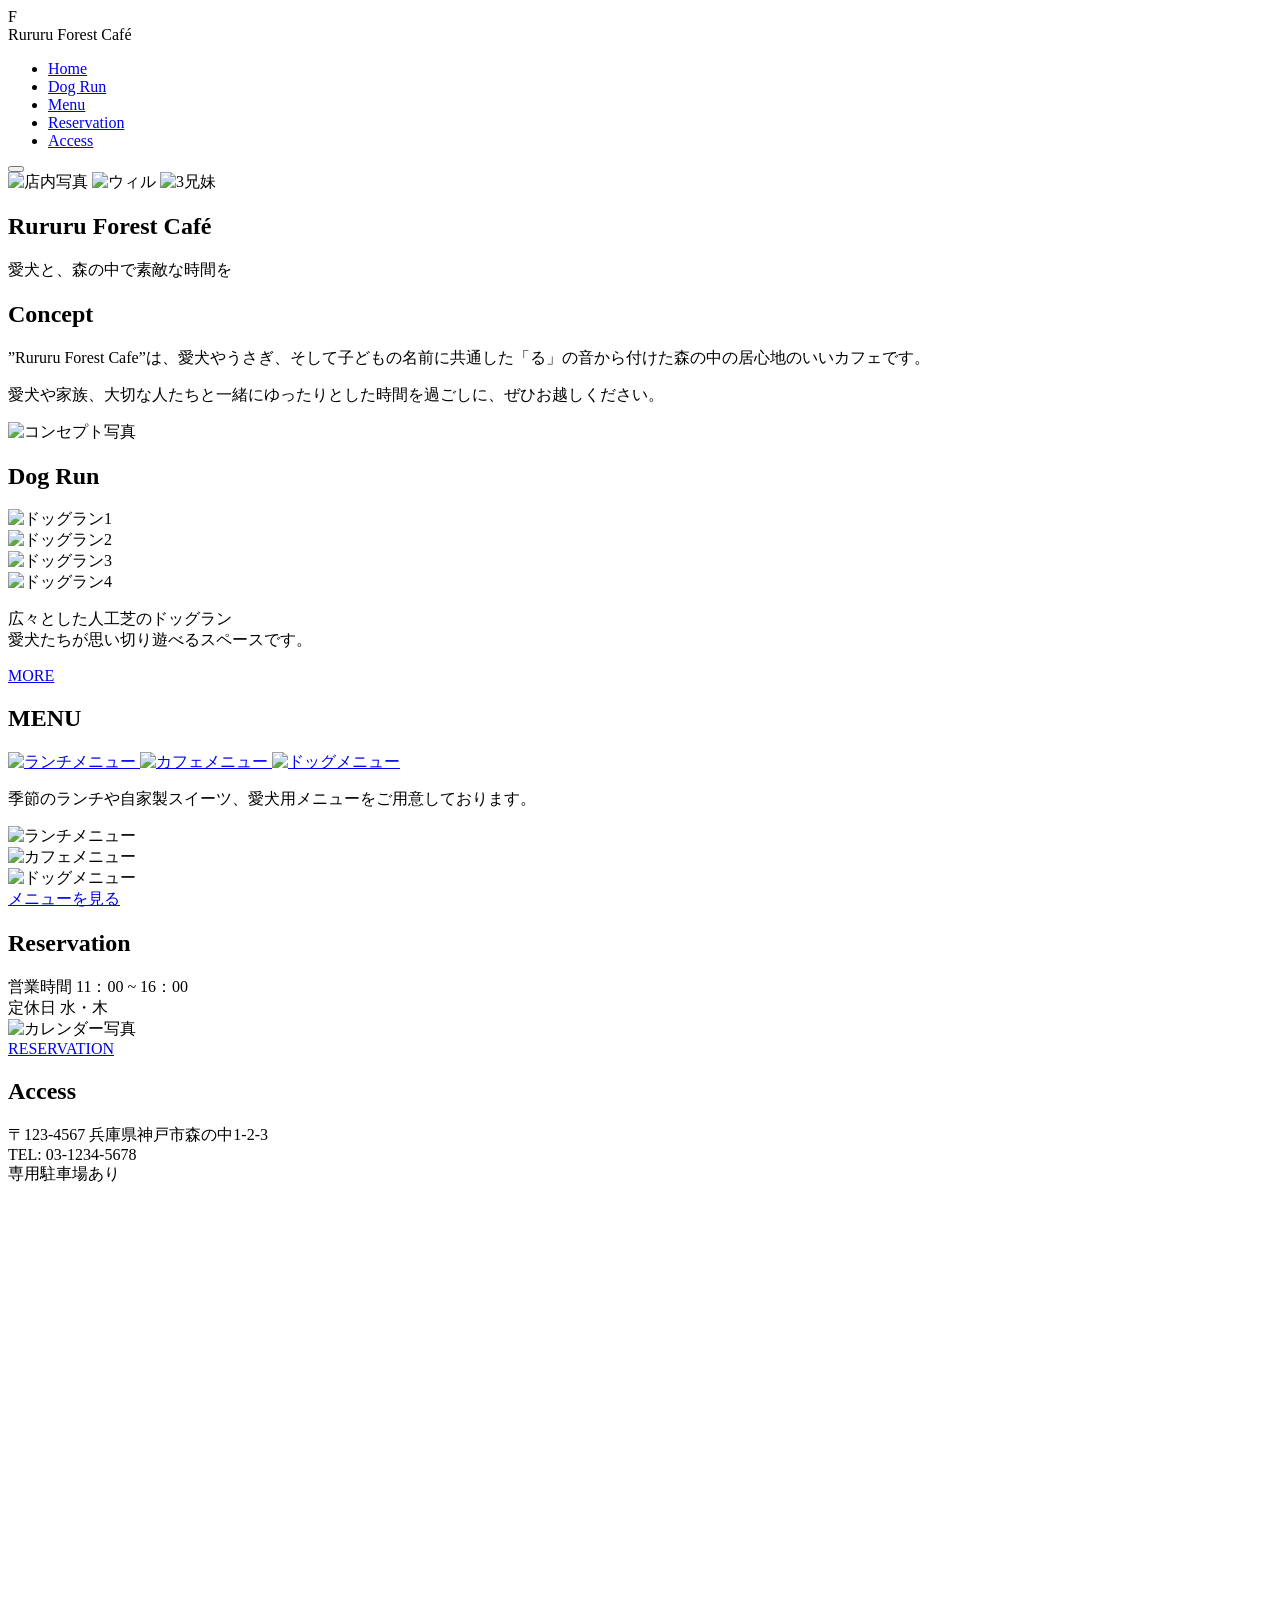
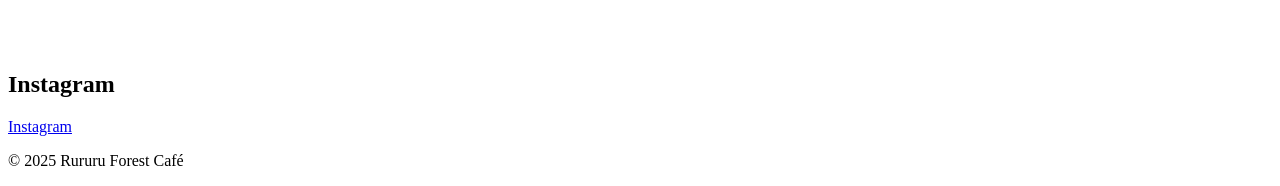
==== index.html @ 627ec6c1 "Add files via upload" ====
F
<!DOCTYPE html>
<html lang="ja">

<head>
  <meta charset="UTF-8">
  <meta name="viewport" content="width=device-width, initial-scale=1.0">
  <title>Rururu Forest Cafe</title>
  <link rel="stylesheet" href="common/css/style-pc.css">
  <link rel="stylesheet" href="common/css/style-sp.css">
  <meta name="description" content="Rururu Forest Café 愛犬と一緒に過ごせる、森の中のドッグカフェ。ドッグラン・ランチ・予約対応。">
</head>


<body>
  <header class="header">
    <div class="logo">Rururu Forest Café</div>
    <nav class="nav">
      <ul>
        <li><a href="index.html">Home</a></li>
        <li><a href="common/dogrun.html">Dog Run</a></li>
        <li><a href="common/menu.html">Menu</a></li>
        <li><a href="common/reservation.html">Reservation</a></li>
        <li><a href="#access">Access</a></li>
      </ul>
    </nav>

    <button class="hamburger" aria-label="メニュー">
      <span></span>
      <span></span>
      <span></span>
    </button>

  </header>

  <section class="hero">
    <div class="hero-slideshow">
      <img src="images/in-shop.png" alt="店内写真">
      <img src="images/hero2.png" alt="ウィル">
      <img src="images/Hero3.png" alt="3兄妹">
    </div>
    <div class="hero-text">
      <h1>Rururu Forest Café</h1>
      <p>愛犬と、森の中で素敵な時間を</p>

    </div>
  </section>

  <section class="concept">
    <div class="concept-inner">
      <div class="concept-text">
        <h2>Concept</h2>
        <p>”Rururu Forest Cafe”は、愛犬やうさぎ、そして子どもの名前に共通した「る」の音から付けた森の中の居心地のいいカフェです。
        </p>
        <p>愛犬や家族、大切な人たちと一緒にゆったりとした時間を過ごしに、ぜひお越しください。
        </p>
      </div>
      <div class="concept-photo">
        <img src="images/concept.png" alt="コンセプト写真">
      </div>
    </div>
  </section>

  <section class="swiper" id="dogrun">

    <h2 class="dog-run-title">Dog Run</h2>

    <div class="swiper-wrapper">

      <div class="swiper-slide"><img src="images/will,elle,marble.png" alt="ドッグラン1"></div>
      <div class="swiper-slide"><img src="images/willandmarble.png" alt="ドッグラン2"></div>
      <div class="swiper-slide"><img src="images/will.png" alt="ドッグラン3"></div>
      <div class="swiper-slide"><img src="images/elle.png" alt="ドッグラン4"></div>

    </div>

    <div class="dog-run-text">

      <p>広々とした人工芝のドッグラン<br>愛犬たちが思い切り遊べるスペースです。</p>
      <a href="common/dogrun.html" class="btn-primary">MORE</a>
    </div>
  </section>


  <section class="cafe-menu" id="menu">
    <h2 class="section-title">MENU</h2>

    <div class="menu-grid">
      <a href="common/menu.html?filter=lunch" class="menu-card">
        <img src="images/LUNCH.png" alt="ランチメニュー">
      </a>
      <a href="common/menu.html?filter=cafe" class="menu-card">
        <img src="images/CAFE.png" alt="カフェメニュー">
      </a>
      <a href="common/menu.html?filter=dog" class="menu-card">
        <img src="images/DOGMENU.png" alt="ドッグメニュー">
      </a>
    </div>
    <div class="menu-sp-text">
      <p>
        季節のランチや自家製スイーツ、愛犬用メニューをご用意しております。
      </p>
    </div>

    <div class="menu-sp-img">
      <div class="menu-sp-item">
        <img src="common/images/humanmenu.png" alt="ランチメニュー">
      </div>
      <div class="menu-sp-item">
        <img src="common/images/dessert.png" alt="カフェメニュー">
      </div>
      <div class="menu-sp-item">
        <img src="common/images/dogpafe.png" alt="ドッグメニュー">
      </div>
    </div>

    <a href="common/menu.html" class="btn-primary">メニューを見る
    </a>

  </section>

  <section class="reservation">
    <div class="reservation-inner">
      <h2 class="reservation-title">Reservation</h2>
      <div class="reservation-info">
        <div class="info-row">
          <span class="label">営業時間</span>
          <span class="time">11：00 ~ 16：00</span>
        </div>
        <div class="info-row">
          <span class="label">定休日</span>
          <span class="value">水・木</span>
        </div>
      </div>
      <div class="reservation-image">
        <img src="images/calendar.png" alt="カレンダー写真">
      </div>
      <a href="common/reservation.html" class="btn-primary">RESERVATION</a>
    </div>
  </section>

  <section class="access" id="access">
    <div class="access-inner">
      <div class="access-text">
        <h2>Access</h2>
        <p class="access-address">
          〒123-4567
          兵庫県神戸市森の中1-2-3<br>
          TEL: 03-1234-5678
          <br>専用駐車場あり
        </p>
      </div>

      <div class="access-map">
        <iframe
          src="https://www.google.com/maps/embed?pb=!1m18!1m12!1m3!1d5515.3521997435!2d135.04407231019897!3d34.719099312128854!2m3!1f0!2f0!3f0!3m2!1i1024!2i768!4f13.1!3m3!1m2!1s0x60007ff40a1ab8a1%3A0xdeaca24c1b3be23c!2z5YW15bqr55yM56We5oi45biC6KW_5Yy6!5e0!3m2!1sja!2sjp!4v1765113516248!5m2!1sja!2sjp"
          width="600" height="450" style="border:0;" allowfullscreen="" loading="lazy"
          referrerpolicy="no-referrer-when-downgrade">
        </iframe>
      </div>

    </div>
  </section>

  <section class="instagram-feed">
    <h2>Instagram</h2>

    <!-- Elfsight Instagram Feed -->
    <script src="https://elfsightcdn.com/platform.js" async></script>
    <div class="elfsight-app-e1e791db-2df7-4126-914b-53ab63b4fe3b" data-elfsight-app-lazy></div>

    <div class="instagram-link">
      <a href="https://www.instagram.com/your_account/" target="_blank" class="btn-primary">
        Instagram
      </a>
    </div>
  </section>

  <script src="https://static.elfsight.com/platform/platform.js" defer></script>

  <footer class="site-footer">
    <p>© 2025 Rururu Forest Café</p>
  </footer>

  <script src="common/js/dog.js"></script>
  <script src="common/js/swipe.js"></script>

  <script>
    const hamburger = document.querySelector('.hamburger');
    const nav = document.querySelector('.nav');

    hamburger.addEventListener('click', () => {
      hamburger.classList.toggle('active');
      nav.classList.toggle('active');
    });
  </script>

</body>

</html>
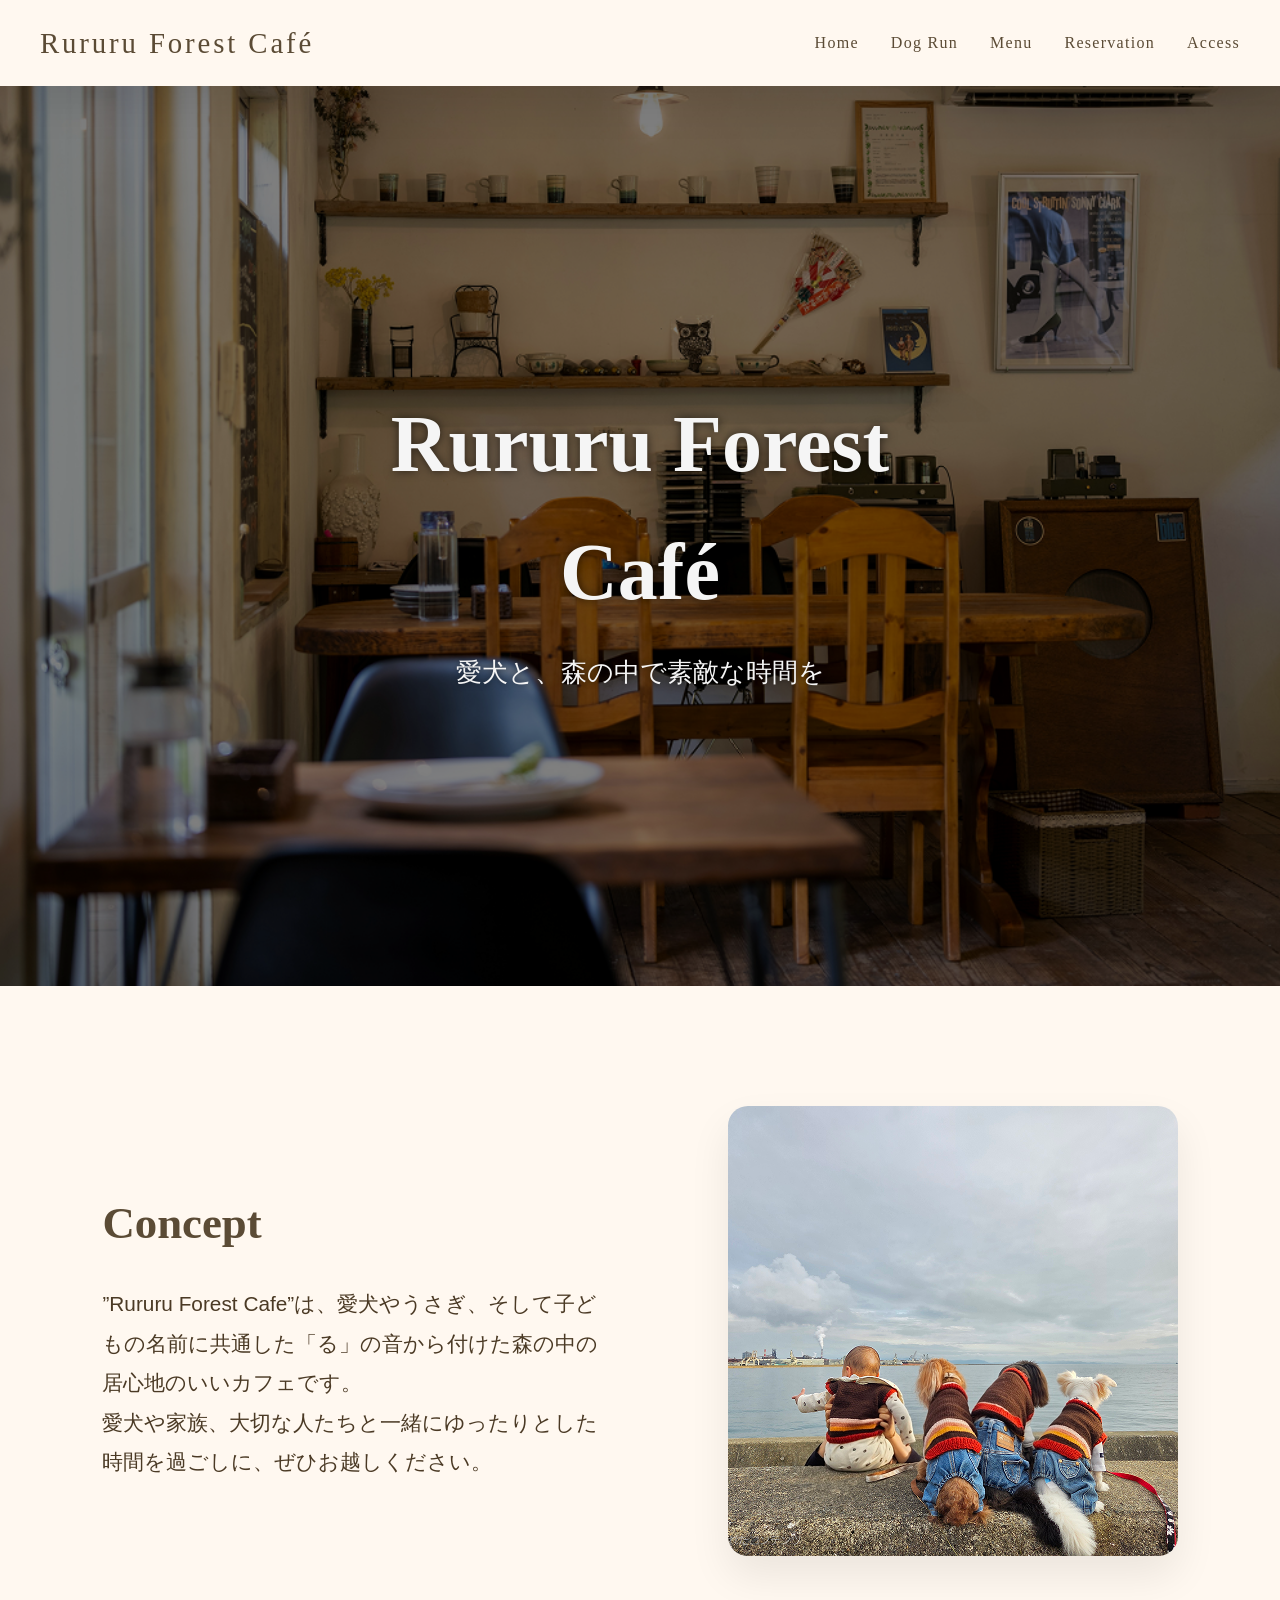
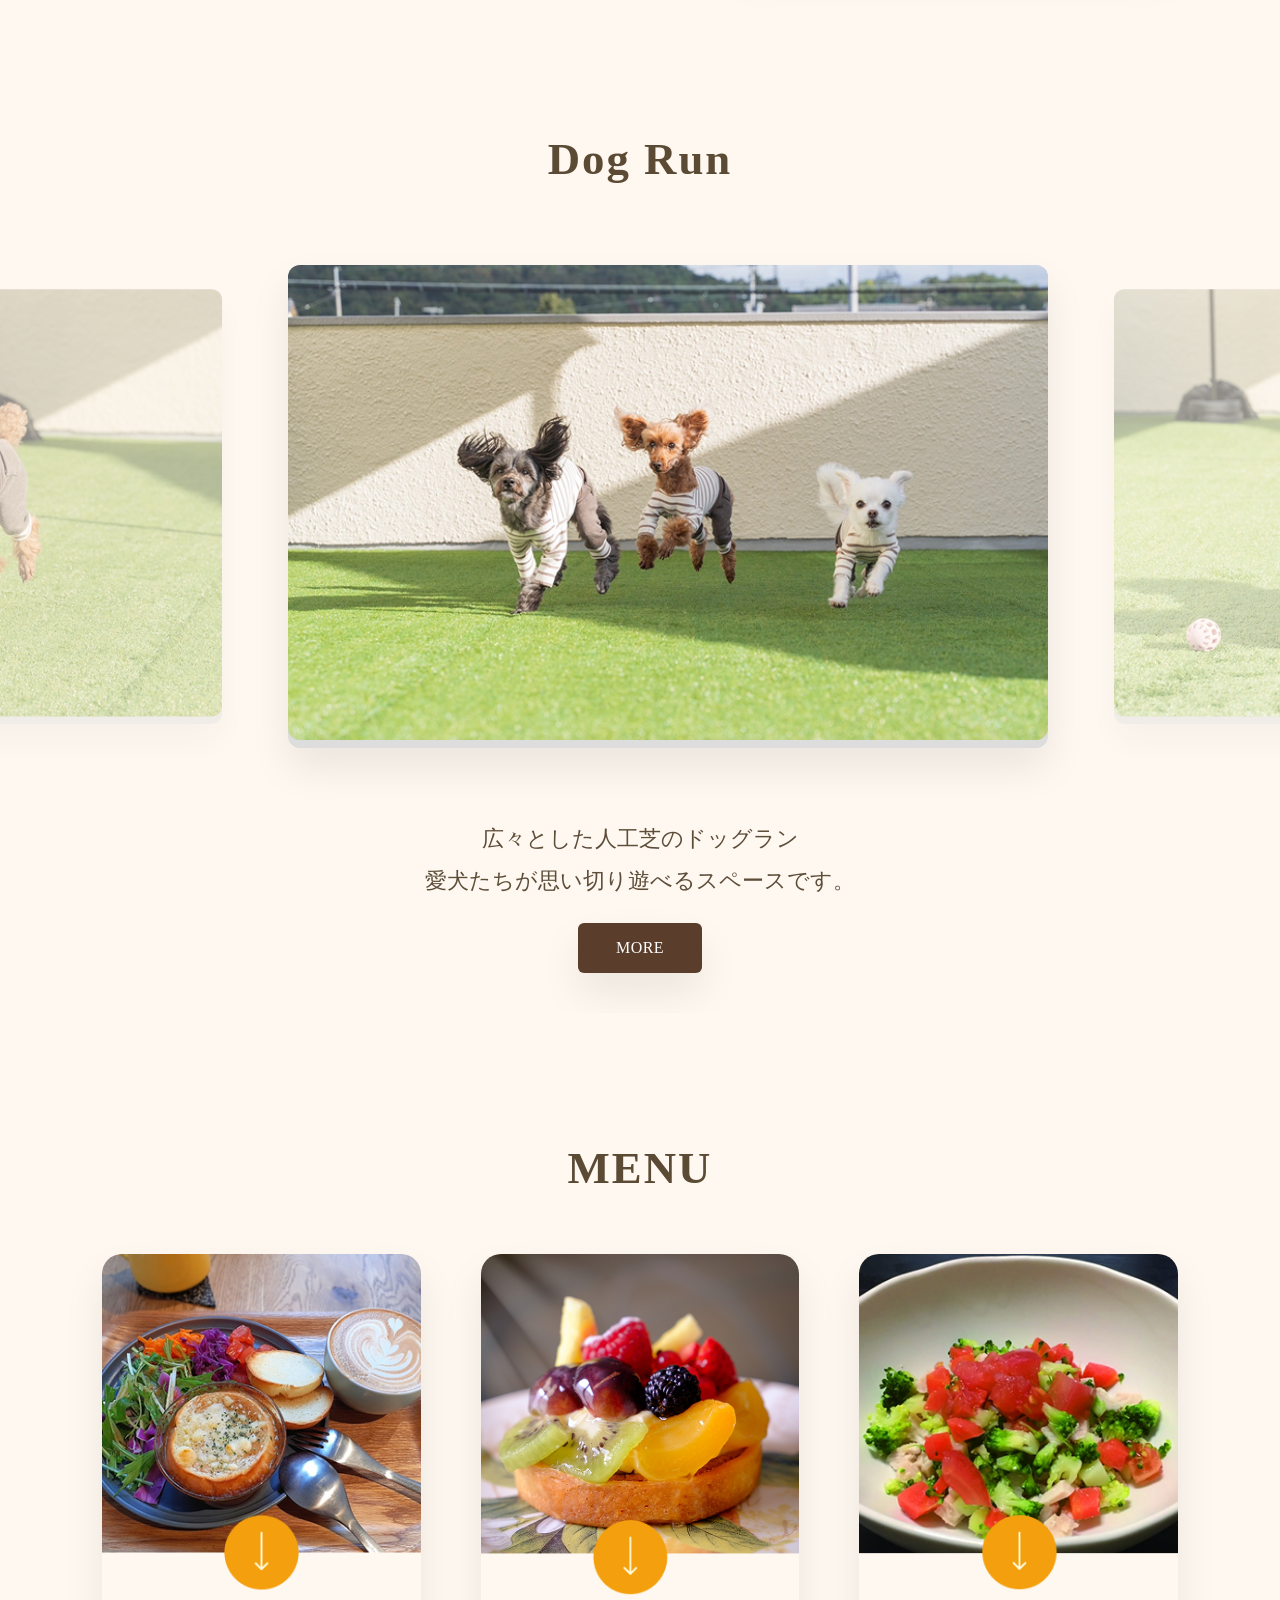
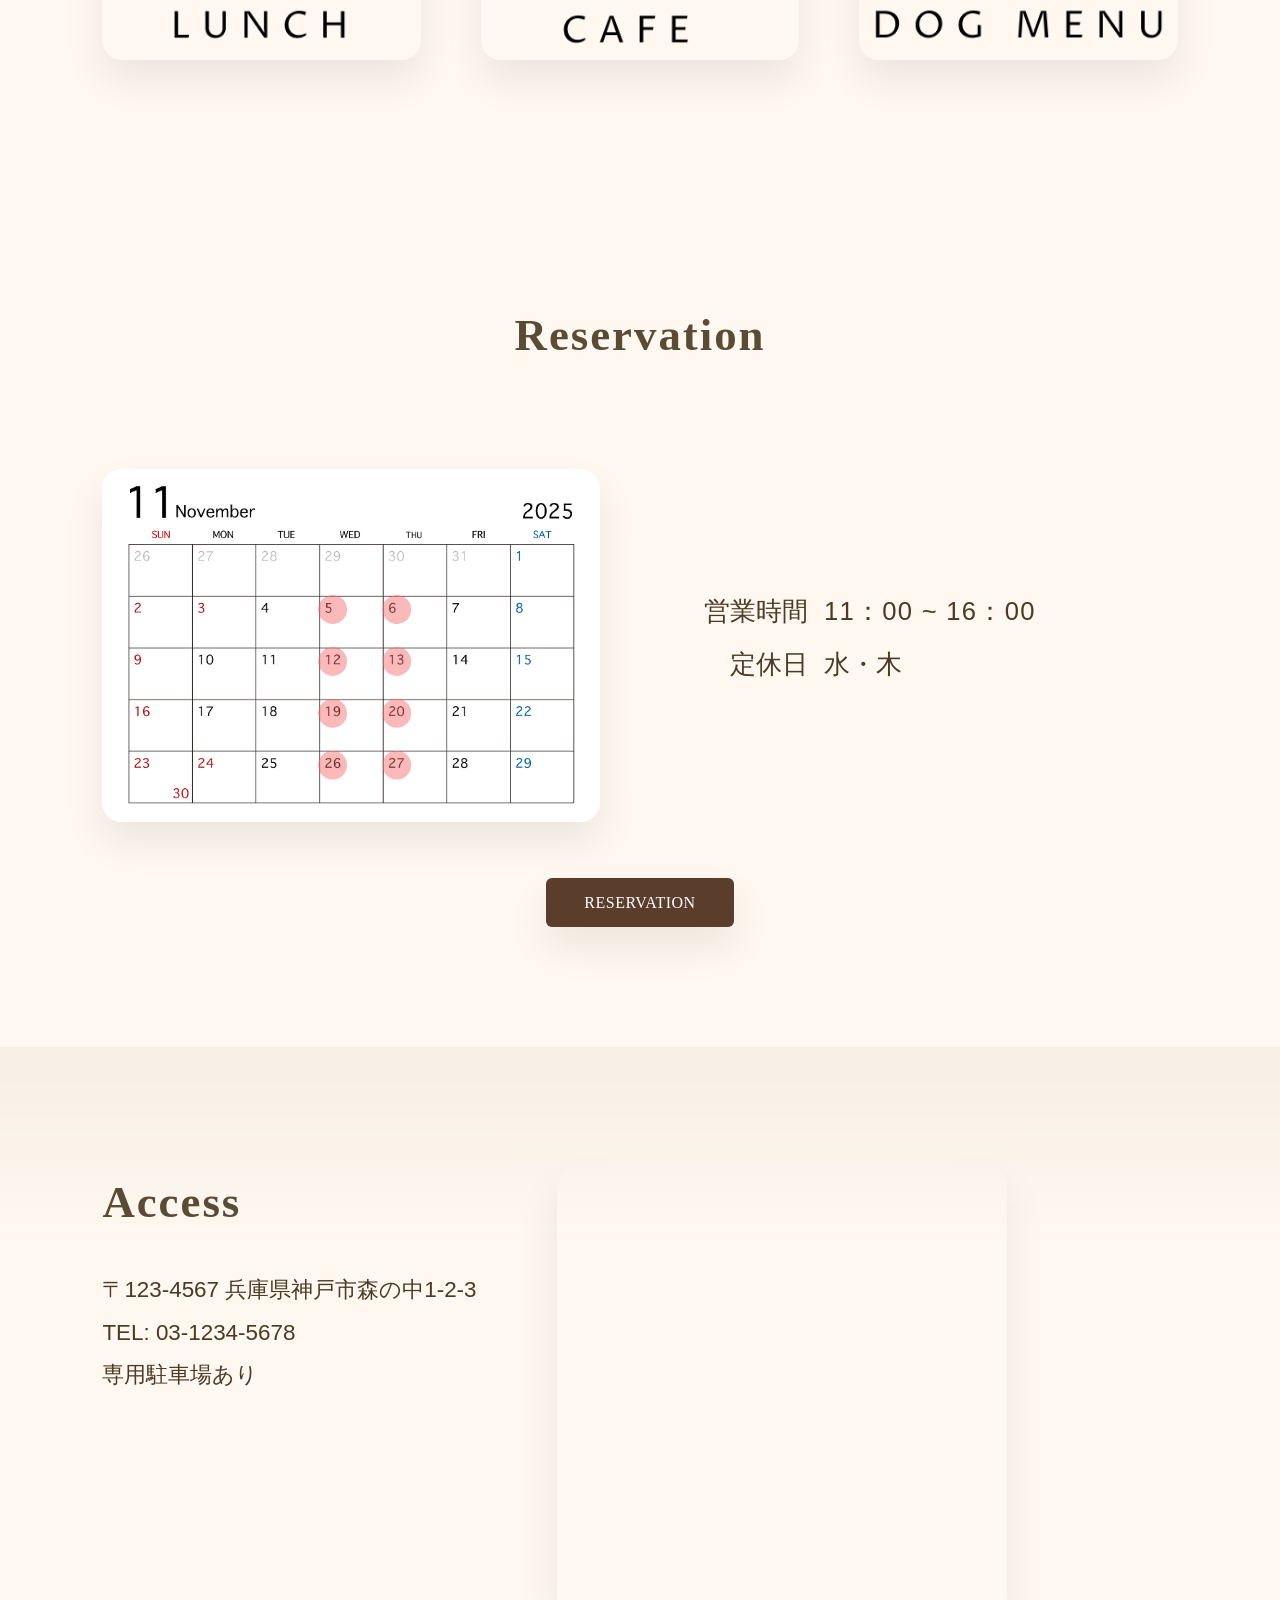
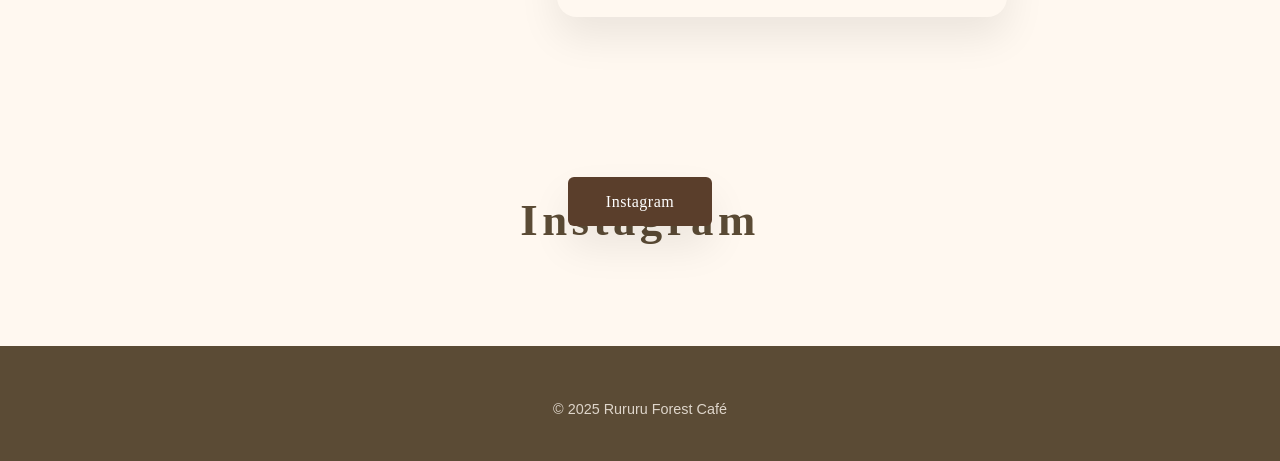
==== commit b31d8d50: "Update index.html" ====
--- a/index.html
+++ b/index.html
@@ -1,4 +1,3 @@
-F
 <!DOCTYPE html>
 <html lang="ja">
 
@@ -197,4 +196,4 @@
 
 </body>
 
-</html>+</html>
--- a/common/css/style-pc.css
+++ b/common/css/style-pc.css
@@ -0,0 +1,593 @@
+
+
+* {
+    margin: 0;
+    padding: 0;
+    box-sizing: border-box;
+}
+
+body {
+    font-family: 'Noto Sans JP', sans-serif;
+    line-height: 1.6;
+    background-color: #fff8f0; 
+    color: #4b3a25;
+}
+
+section {
+    padding: 120px 8%;
+}
+
+.header {
+    display: flex;
+    justify-content: space-between;
+    align-items: center;
+    padding: 20px 40px;
+    background-color: #fff8f0;
+    box-shadow: 0 20px 40px rgba(0,0,0,0.08);
+    position: sticky;
+    top: 0;
+    z-index: 10;
+}
+
+.header nav ul {
+  display: flex;
+  align-items: center;
+  gap: 32px;           
+  list-style: none;
+  padding: 0;
+  margin: 0;
+}
+
+.header nav ul li {
+  margin: 0;            
+}
+
+/* ナビ全体 */
+.header nav ul li a {
+  font-family: 'Zen Antique', serif;
+  font-size: 1rem;
+  letter-spacing: 0.08em;
+  color: #5b4b35;
+  text-decoration: none;
+  position: relative;
+  padding: 6px 0;
+  transition: color 0.3s ease;
+}
+
+.header nav ul li a::after {
+  content: "";
+  position: absolute;
+  left: 0;
+  bottom: -4px;
+  width: 0%;
+  height: 2px;
+  background-color: #5b4b35;
+  transition: width 0.3s ease;
+}
+
+
+
+.header nav ul li a:hover::after {
+  width: 100%;
+}
+
+.header .logo {
+  font-family: 'Zen Antique', serif;
+  font-size: clamp(1.5rem, 4vw, 1.8rem);
+  letter-spacing: 0.1em;
+  color: #5b4b35;
+}
+
+.hamburger {
+  display: none;
+  justify-content: space-between;
+  width: 24px;
+  height: 18px;
+  background: none;
+  border: none;
+  cursor: pointer;
+  position: relative;
+  z-index: 20;
+}
+
+.hamburger span {
+  display: block;
+  height: 2px;
+  background-color: #5b4b35;
+  margin: 6px 0;
+  transition: 0.3s;
+}
+
+
+/* ------------------------------
+  Heroセクション
+------------------------------ */
+@import url('https://fonts.googleapis.com/css2?family=Zen+Antique&family=Patrick+Hand&display=swap');
+
+.hero {
+    position: relative; 
+    width: 100%;
+    height: 100vh; 
+    overflow: hidden;
+    display: flex;
+    justify-content: center;
+    align-items: center;
+    color: white;
+}
+
+.hero-slideshow img {
+    position: absolute;
+    top: 0;
+    left: 0;
+    width: 100%;
+    height: 100%;
+    object-fit: cover; 
+    object-position: center;
+    opacity: 0;
+        transition: opacity 1s ease-in-out;
+        z-index: 0;
+}
+
+.hero::after {
+    content: "";
+    position: absolute;
+    bottom: 0;
+    left: 0;
+    height: 55%;
+    width: 100%;
+    background: linear-gradient(to top, rgba(0,0,0,0.55),rgba(0,0,0,0.15) transparent);
+    z-index: 1;
+}
+
+.hero-slideshow::before {
+    content: "";
+    position: absolute;
+    top: 0;
+    left: 0;
+    width: 100%;
+    height: 100%;
+    background: rgba(0, 0, 0, 0.5); 
+    z-index: 1;
+    pointer-events: none; 
+}
+
+.hero-slideshow img.active {
+    opacity: 1;
+}
+
+.hero-text {
+    position: absolute;
+    top: 50%;
+    left: 50%;
+    transform: translate(-50%, -50%);
+    text-align: center;
+    color: whitesmoke;
+    z-index: 2;
+}
+
+.hero-text h1 {
+    font-family:  'Zen Antique', serif;
+    font-size: clamp(3rem, 8vw, 5rem);
+    margin: 0;
+    font-weight: bold;
+    text-shadow: 0 0 10px rgba(0,0,0,0.6);
+}
+.hero-text p {
+    font-size: clamp(1.2rem, 2.5vw, 1.6rem);
+    margin-top: 1rem;
+    text-shadow: 0 0 6px rgba(0,0,0,0.6);
+}
+
+
+/* ------------------------------
+  コンセプトセクション
+------------------------------ */
+.concept {
+  background-color: #fff8f0;
+    display: flex;
+    justify-content: center;
+}
+
+.concept-inner {
+    max-width: 1100px;
+    margin: 0 auto;
+    display: flex;
+    align-items: center;
+    gap: 80px;
+}
+
+.concept-text h2 {
+    font-family: Zen Antique, serif;
+    font-size: 2.8rem;
+    margin-bottom: 25px;
+    color: #5b4b35;
+}
+.concept-text p {
+
+    max-width: 520px;
+    font-size: 1.3rem;
+    line-height: 1.9;
+    white-space: normal;
+    color: #4b3a25;
+}
+.concept-photo img {
+    width: 450px;
+    height: 450px;
+    object-fit: cover;
+    border-radius: 20px;
+    box-shadow: 0 20px 40px rgba(0,0,0,0.08);
+    margin-left: 40px;
+}
+
+/* ------------------------------
+  ドッグランセクション
+------------------------------ */
+:root {
+  --gap: 28px;
+  --slide-percent: 0.70; 
+  --slide-max-width: 760px;
+  --slide-height: 36vh; 
+}
+
+.swiper {
+  width: 100%;
+  padding: 0 var(--gap);
+  position: relative;
+  overflow: hidden;
+}
+
+.swiper-wrapper {
+  position: relative;
+  display: flex;
+  width: max-content;
+  flex-direction: row;
+  justify-content: flex-start;
+  align-items: center;
+  will-change: transform;
+}
+
+  .swiper-slide {
+  flex-shrink: 0;
+  width: clamp(0px, calc(var(--slide-percent) * 100%), var(--slide-max-width));
+  margin-right: var(--gap);
+  aspect-ratio: 16 / 10;
+  border-radius: 12px;
+  
+  background: #ddd;
+  transform: scale(0.9);
+  opacity: 0.45;
+  transition: transform 0.56s ease-in-out;
+  box-shadow: 0 20px 40px rgba(0,0,0,0.08);
+}
+
+.swiper-slide.active {
+  transform: scale(1);
+  opacity: 1;
+  z-index: 2;
+}
+
+.swiper-slide img {
+  width: 100%;
+  height: 100%;
+  object-fit: cover; 
+  border-radius: 12px;
+}
+
+ .transform-on {
+  transition: transform .7s;
+}
+
+.transform-off {
+  transition: transform 0s;
+}
+
+
+.dog-run-title {
+  text-align: center;
+  margin-bottom: 30px;
+  font-family: var(--base-font);
+  padding: 40px 20px;
+  font-family: 'Zen Antique', serif;
+  font-size: 2.8rem;
+  letter-spacing: 2px;
+  color: #5b4b35
+}
+
+.dog-run-text {
+  text-align: center;
+  margin-top: 30px;
+  padding: 40px 20px;
+}
+
+.dog-run-text p {
+  font-size: 1.4rem;
+  opacity: 0.9;
+  line-height: 1.9;
+  color: #4b3a25;
+  margin-bottom: 20px;
+}
+
+.btn-primary {
+  display: inline-block;
+  padding: 12px 38px;
+  background: #5A3E2B;
+  color: #fff;
+  font-family: Zen Antique, serif;
+  border-radius: 20px;
+  letter-spacing: 0.03em;
+  border: none;
+  border-radius: 6px;
+  cursor: pointer;
+  text-decoration: none;
+  box-shadow: 0 20px 40px rgba(0,0,0,0.08);
+  transition: background-color 0.3s ease, box-shadow 0.3s ease, transform 0.2s ease;
+
+}
+
+.btn-primary:hover {
+  background-color: #7e5e32;
+  transform: translate(-2px);
+  box-shadow: 0 20px 40px rgba(0,0,0,0.08);
+}
+
+
+/* ------------------------------
+  メニューセクション
+------------------------------ */
+.cafe-menu {
+    background-color: #fff8f0;
+    text-align: center;
+}
+
+.section-title {
+    font-family: 'Zen Antique', serif;
+    font-size: 2.8rem;
+    letter-spacing: 2px;
+    color: #5b4b35;
+    margin-bottom: 50px;
+    text-align: center;
+}
+
+.menu-grid {
+    display: grid;
+    grid-template-columns: repeat(3, 1fr);
+    gap: 60px;
+    max-width: 1100px;
+    margin: 0 auto;
+}
+
+.menu-card {
+    position: relative;
+    display: block;
+    overflow: hidden;
+    border-radius: 20px;
+    box-shadow: 0 20px 40px rgba(0,0,0,0.08);
+    transition: transform 0.3s ease, box-shadow 0.3s ease;
+}
+
+.menu-card img {
+    width: 100%;
+    height: auto;
+    display: block;
+    transition: transform 0.3s ease;
+}
+.menu-card:hover {
+    transform: translateY(-6px);
+    box-shadow: 0 20px 40px rgba(0,0,0,0.08);
+}
+
+.menu-card:hover img {
+    transform: scale(1.05);
+}
+
+.menu-sp-text {
+    display: none;
+}
+
+.menu-sp-img {
+    display: none;
+}
+
+.cafe-menu > .btn-primary {
+    display: none;
+}
+
+/* ------------------------------
+  予約セクション
+------------------------------ */
+.reservation {
+  background-color: #fff8f0;
+}
+
+.reservation-inner {
+  max-width: 1100px;
+  margin: 0 auto;
+  display: grid;
+  grid-template-columns: 1fr 1fr;
+  grid-template-areas:
+    "title title"
+    "image text"
+    "button button";
+  gap: 48px 80px;
+  align-items: center;
+}
+
+.reservation-title {
+  grid-area: title;
+  font-family: 'Zen Antique', serif;
+    font-size: 2.8rem;
+    letter-spacing: 2px;
+    color: #5b4b35;
+    margin-bottom: 50px;
+    text-align: center;
+}
+
+.reservation-text {
+  grid-area: text;
+    font-size: 2rem;
+    line-height: 1.9;
+    white-space: normal;
+    color: #4b3a25;
+}
+
+.reservation-info {
+  display: flex;
+  flex-direction: column;
+  gap: 12px;
+  margin-bottom: 24px;
+  
+}
+
+.info-row {
+  display: grid;
+  grid-template-columns: 8em 1fr;
+  column-gap: 16px;
+  align-items: baseline;
+}
+
+.label {
+  font-size: 1.6rem;
+  text-align: right;
+  white-space: nowrap;
+}
+
+.value {
+  font-size: 1.6rem;
+  text-align: left;
+  white-space: nowrap;
+}
+
+.reservation-image {
+  grid-area: image;
+}
+
+.reservation-image img {
+  width: 100%;
+  max-width: 500px;
+  height: auto;
+  border-radius: 20px;
+  box-shadow: 0 20px 40px rgba(0,0,0,0.08);
+}
+
+.reservation-inner .btn-primary {
+  grid-area: button;
+  justify-self: center;
+  width: auto;
+}
+
+.time {
+    font-family: 'Noto Sans JP', sans-serif;
+    font-feature-settings: "palt";
+    font-size: 1.6rem;
+    letter-spacing: 0.05em;
+  }
+
+/* ------------------------------
+  アクセスセクション
+------------------------------ */
+.access {
+    background-color: #fff8f0;
+    position: relative;
+}
+
+.access-inner {
+    max-width: 1100px;
+    margin: 0 auto;
+    display: flex;
+    align-items: flex-start;
+    gap: 80px;
+}
+
+.access-text h2 {
+    font-family: Zen Antique, serif;
+    font-size: 2.8rem;
+    letter-spacing: 2px;
+    margin-bottom: 30px;
+    color: #5b4b35;
+}
+
+.access-address {
+    font-size: 1.4rem;
+    line-height: 1.9;
+    color: #4b3a25;
+    margin-bottom: 25px;
+}
+
+.access-map iframe {
+    width: 450px;
+    height: 450px;
+    border-radius: 20px;
+    border: none;
+    box-shadow: 0 20px 40px rgba(0,0,0,0.08);
+}
+
+.access::before {
+  content: "";
+  position: absolute;
+  top: 0;
+  left: 0;
+  width: 100%;
+  height: 200px;
+  background: linear-gradient(to bottom, rgba(91,75,53,0.05), transparent);
+}
+
+/* ------------------------------
+  SNSセクション
+------------------------------ */
+
+.instagram-feed .elfsight-app-e1e791db-2df7-4126-914b-53ab63b4fe3b {
+  transform: scale(0.75);
+  transform-origin: top center;
+  margin-bottom: -120px;
+}
+
+.instagram-feed {
+  padding-top: 40px;    
+  background-color: #fff8f0;
+}
+
+.instagram-feed h2 {
+  font-family: 'Zen Antique', serif;
+  font-size: 2.8rem;
+  letter-spacing: 0.1em;
+  color: #5b4b35;
+  margin-bottom: 40px;
+  text-align: center !important;
+  width: 100%;
+  margin-left: auto;
+  margin-right: auto;
+}
+
+.instagram-link {
+  margin-top: 30px;
+  text-align: center;
+}
+
+.instagram-link a {
+  display: inline-block;
+}
+
+
+/* ------------------------------
+  フッター
+------------------------------ */
+.site-footer {
+    padding: 40px 20px;
+    text-align: center;
+    background-color: #5b4b35;
+    color: #fff8f0;
+}
+
+.site-footer p {
+    margin-top: 12px;
+    font-size: 0.9rem;
+    opacity: 0.8;
+}
+
+.sns-link {
+    color: #fff8f0;
+    text-decoration: none;
+    font-weight: 600;
+    letter-spacing: 0.05em;
+}
+
--- a/common/css/style-sp.css
+++ b/common/css/style-sp.css
@@ -0,0 +1,300 @@
+@media (max-width: 768px) {
+  .concept, .swiper, .cafe-menu, .reservation, .access, .instagram-feed {
+    padding: 30px 16px;
+  }
+
+  .concept h2, .swiper h2, .cafe-menu h2, .reservation h2, .access h2, .instagram-feed h2 {
+    margin-bottom: 16px;
+  }
+
+  .concept p, .swiper p, .cafe-menu p, .reservation p, .access p, .instagram-feed p {
+    margin-bottom: 16px;
+  }
+  
+    header {
+    width: 100%;
+    height: 50px;
+    position: fixed;
+    padding: 0 16px;
+    display: flex;
+    z-index: 10;
+    justify-content: space-between;
+    }
+
+  .header .logo {
+        font-size: 1.2rem;
+        line-height: 1;
+        white-space: nowrap;
+    }
+  
+    nav ul {
+      flex-direction: column;
+      gap: 24px;
+    }
+
+  nav.active {
+      display: block;
+    }
+
+    .hamburger {
+      display: block;
+      width: 22px;
+      height: 50px;
+    }
+
+    .hamburger span {
+      margin: 4px 0;
+      transition: transform 0.3s ease, opacity 0.3s ease;
+    }
+
+    .hamburger.active span:nth-child(1) {
+      transform: translateY(6px) rotate(45deg);
+    }
+
+    .hamburger.active span:nth-child(2) {
+      opacity: 0;
+    }
+
+    .hamburger.active span:nth-child(3) {
+      transform: translateY(-6px) rotate(-45deg);
+    
+    }
+
+    nav {
+      position: absolute;
+      top: 100%;
+      left: 0;
+      width: 100%;
+      background: #fdfcf9;
+      display: none;
+      padding: 24px 0;
+      box-shadow: 0 20px 40px rgba(0,0,0,0.08);
+    }
+
+  .hero {
+    padding: 0;
+    height: 55vh;
+    padding-top: 56px;
+    }
+
+  .hero h1 {
+        font-size: 1.4rem;
+        text-align: center;
+    }
+
+  .hero-text p {
+        font-size: 0.95rem;
+        line-height: 1.8;
+    }
+
+  .container, .content {
+        padding: 0 16px;
+    }
+
+  .concept-inner {
+    flex-direction: column;
+    gap: 24px;
+    text-align: center;
+  }
+
+  .concept-text h2 {
+    font-size: 1.6rem;
+    margin-bottom: 16px;
+  }
+
+  .concept-text p {
+    font-size: 0.95rem;
+    line-height: 1.8;
+    margin-right: 0;
+  }
+
+  .concept-photo img {
+    max-width: 100%;
+    height: auto;
+    margin-left: 0;
+  }
+
+  .dog-run-title {
+    font-size: 1.6rem;
+    padding: 24px 0;
+  }
+
+  .dog-run-text p {
+    font-size: 0.95rem;
+    line-height: 1.8;
+  }
+
+  .swiper {
+    padding: 0 12px;
+    overflow-x: hidden;
+    -webkit-overflow-scrolling: touch;
+  }
+
+  .swiper-wrapper {
+    display: flex;
+    gap: 0;
+  }
+
+  .swiper-slide {
+    flex-shrink: 0;
+    width: 80vw;
+    max-width: none;
+    margin-right: 16px;
+    aspect-ratio: 16/10;
+    transform: scale(0.9);
+    opacity: 0.5;
+  }
+
+  .swiper-slide-active {
+    transform: scale(1);
+    opacity: 1;
+  } 
+
+.cafe-menu h2 {
+    font-size: 1.6rem;
+    margin-bottom: 24px;
+  }
+
+  .menu-grid {
+    display: none;
+  }
+
+  .menu-sp-text {
+    display: block;
+    text-align: center;
+    margin-top: 24px;
+  }
+
+  .menu-sp-text p {
+    font-size: 0.8rem;
+    line-height: 1.7;
+    margin-bottom: 20px;
+  }
+
+  .menu-sp-img {
+    display: flex;
+    gap: 12px;
+    overflow-x: hidden;
+    padding-bottom: 15px;
+  } 
+
+  .cafe-menu .btn-primary {
+    display: inline-block;
+  }
+
+
+  .menu-sp-item {
+    flex: 0 0 calc(32% - 6px); 
+  }
+
+  .menu-sp-item img {
+    width: 100%;
+    height: auto;
+    border-radius: 8px;
+    display: block;
+  }
+
+  .menu-sp-img::-webkit-scrollbar {
+    display: none;
+  }
+
+  .reservation-inner {
+    display: flex;
+    flex-direction: column;
+    text-align: center;
+    gap: 0;
+  }
+
+  .reservation-title {
+    font-size: 1.6rem;
+    margin-bottom: 16px;
+  }
+
+
+  .reservation-info {
+  display: grid;
+  grid-template-columns: max-content auto;
+  gap: 16px 24px; 
+  font-size: 0.8rem;
+  line-height: 1.7;
+  align-items: center;
+  margin-bottom: 30px;
+}
+
+.info-row {
+  display: contents; 
+}
+
+.label {
+  font-family: 'Patrick Hand', cursive;
+  font-size: 1.1rem;
+  color: #4b3a25;
+  text-align: right;
+}
+
+.value {
+  font-family: 'Noto Sans JP', sans-serif;
+  font-size: 1.1rem;
+  font-feature-settings: "palt";
+  letter-spacing: 0.05em;
+  text-align: left;
+}
+
+  
+
+  .reservation-image {
+    margin-bottom: 24px;
+  }
+
+  .reservation-image img {
+   margin: 0 auto;
+   max-width: 300px;
+  }
+
+  .time {
+    font-family: 'Noto Sans JP', sans-serif;
+    font-feature-settings: "palt";
+    font-size: 1.1rem;
+    letter-spacing: 0.05em;
+  }
+
+
+  .access-inner {
+    display: flex;
+    flex-direction: column;
+    text-align: center;
+    gap: 32px;
+  }
+
+  .access-text {
+    width: 100%;
+    margin: 0 auto;
+    text-align: center;
+  }
+
+  .access-text h2 {
+    font-size: 1.6rem;
+    margin-bottom: 16px;
+  }
+
+  .access-text p {
+    font-size: 0.95rem;
+    line-height: 1.8;
+  }
+
+  .access-map iframe {
+    width: 100%;
+    height: 300px;
+  }
+
+  .instagram-feed h2 {
+    font-size: 1.6rem;
+    margin-bottom: 16px;
+  }
+
+   :root {
+    --slide-height: 28vh;
+  }
+
+
+}
